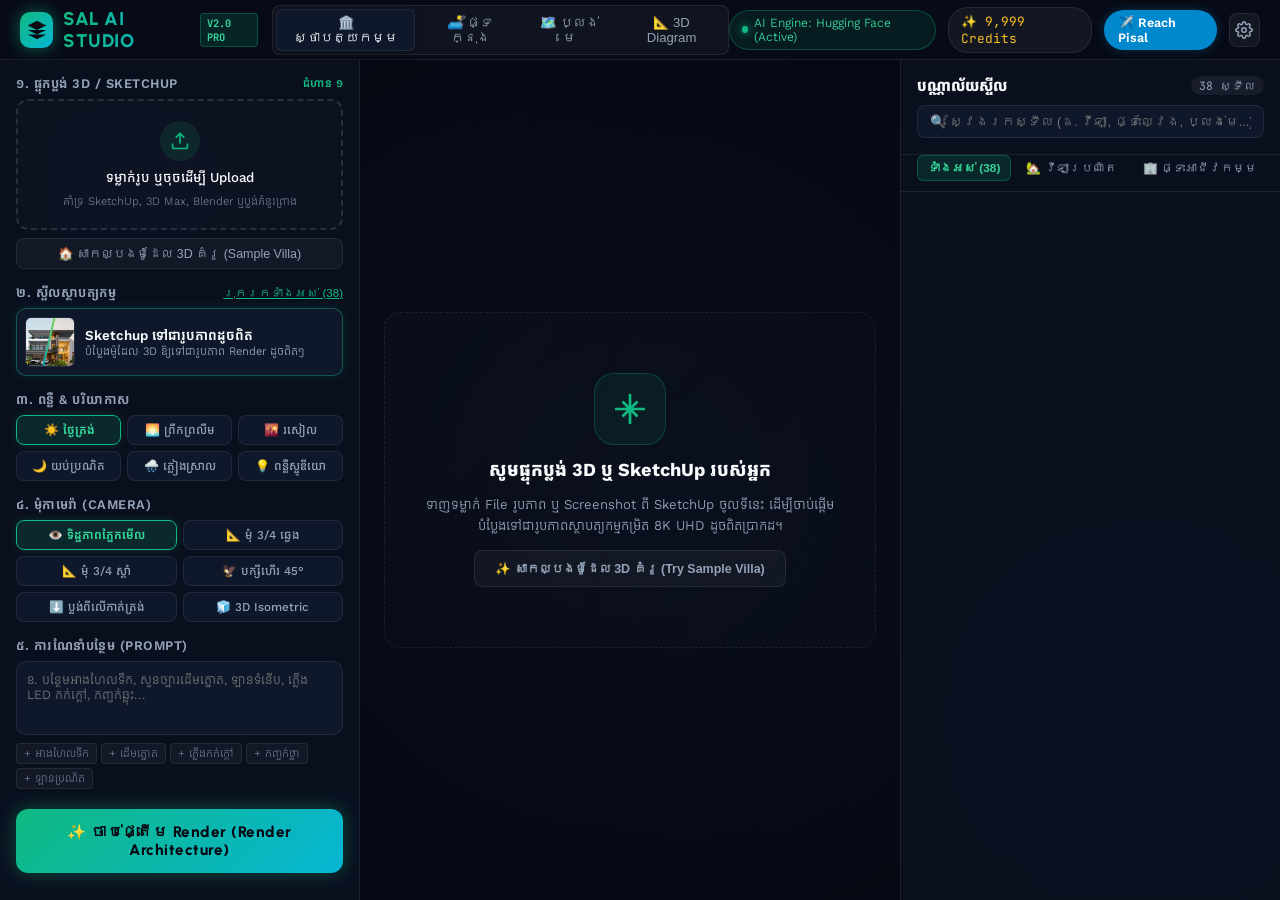
==== index.html @ f39c56a3 "feat: SAL AI STUDIO V2 - Architectural AI House Visualizer with 38 presets and Before/After comparat" ====
<!DOCTYPE html>
<html lang="km">
<head>
  <meta charset="UTF-8">
  <meta name="viewport" content="width=device-width, initial-scale=1.0">
  <title>SAL AI STUDIO V2 - Architectural AI Studio</title>
  <link rel="icon" type="image/x-icon" href="/favicon.ico">
  <link rel="preconnect" href="https://fonts.googleapis.com">
  <link rel="preconnect" href="https://fonts.gstatic.com" crossorigin>
  <link href="https://fonts.googleapis.com/css2?family=JetBrains+Mono:wght@400;500;700&family=Kantumruy+Pro:wght@300;400;500;600;700&family=Urbanist:wght@400;500;600;700;800;900&display=swap" rel="stylesheet">
  
  <style>
    :root {
      --bg-base: #060913;
      --bg-panel: rgba(12, 17, 32, 0.88);
      --bg-card: #0f172a;
      --bg-card-hover: #17233d;
      --border-subtle: rgba(255, 255, 255, 0.08);
      --border-glow: rgba(16, 185, 129, 0.4);
      --accent: #10b981;
      --accent-hover: #059669;
      --accent-cyan: #06b6d4;
      --accent-glow: rgba(16, 185, 129, 0.25);
      --text-main: #f8fafc;
      --text-muted: #94a3b8;
      --text-dim: #64748b;
      --font-ui: 'Urbanist', -apple-system, sans-serif;
      --font-kh: 'Kantumruy Pro', sans-serif;
      --font-mono: 'JetBrains Mono', monospace;
    }

    * {
      box-sizing: border-box;
      margin: 0;
      padding: 0;
    }

    body {
      background-color: var(--bg-base);
      color: var(--text-main);
      font-family: var(--font-kh), var(--font-ui);
      height: 100vh;
      overflow: hidden;
      display: flex;
      flex-direction: column;
      user-select: none;
    }

    /* Scrollbars */
    ::-webkit-scrollbar {
      width: 6px;
      height: 6px;
    }
    ::-webkit-scrollbar-track {
      background: transparent;
    }
    ::-webkit-scrollbar-thumb {
      background: rgba(255, 255, 255, 0.14);
      border-radius: 4px;
    }
    ::-webkit-scrollbar-thumb:hover {
      background: var(--accent);
    }

    /* Ambient Background Glow */
    .ambient-glow {
      position: fixed;
      top: 0;
      left: 0;
      width: 100vw;
      height: 100vh;
      pointer-events: none;
      z-index: 0;
      background: 
        radial-gradient(circle at 10% 20%, rgba(16, 185, 129, 0.05) 0%, transparent 40%),
        radial-gradient(circle at 90% 80%, rgba(6, 182, 212, 0.04) 0%, transparent 45%);
    }

    /* Header */
    header {
      height: 60px;
      background: rgba(8, 12, 24, 0.95);
      backdrop-filter: blur(20px);
      border-bottom: 1px solid var(--border-subtle);
      display: flex;
      align-items: center;
      justify-content: space-between;
      padding: 0 20px;
      z-index: 40;
      flex-shrink: 0;
    }

    .header-left {
      display: flex;
      align-items: center;
      gap: 14px;
    }

    .brand-logo {
      display: flex;
      align-items: center;
      gap: 10px;
      text-decoration: none;
      color: inherit;
      cursor: pointer;
    }

    .logo-badge {
      width: 36px;
      height: 36px;
      border-radius: 10px;
      background: linear-gradient(135deg, #10b981, #06b6d4);
      display: flex;
      align-items: center;
      justify-content: center;
      box-shadow: 0 0 16px rgba(16, 185, 129, 0.5);
    }

    .logo-badge svg {
      width: 22px;
      height: 22px;
      fill: #060913;
    }

    .brand-title {
      font-family: var(--font-ui);
      font-weight: 800;
      font-size: 1.15rem;
      letter-spacing: 0.5px;
      display: flex;
      align-items: center;
      gap: 6px;
    }

    .brand-title span {
      background: linear-gradient(to right, #10b981, #06b6d4);
      -webkit-background-clip: text;
      -webkit-text-fill-color: transparent;
    }

    .version-tag {
      font-family: var(--font-mono);
      font-size: 0.65rem;
      font-weight: 700;
      padding: 2px 6px;
      border-radius: 4px;
      background: rgba(16, 185, 129, 0.15);
      color: #34d399;
      border: 1px solid rgba(16, 185, 129, 0.3);
    }

    .mode-pills {
      display: flex;
      align-items: center;
      gap: 4px;
      background: rgba(255, 255, 255, 0.04);
      padding: 3px;
      border-radius: 8px;
      border: 1px solid var(--border-subtle);
    }

    .mode-pill {
      padding: 5px 12px;
      border-radius: 6px;
      font-size: 0.82rem;
      font-weight: 500;
      color: var(--text-muted);
      cursor: pointer;
      transition: all 0.2s;
      border: none;
      background: transparent;
    }

    .mode-pill.active {
      background: var(--bg-card);
      color: var(--text-main);
      box-shadow: 0 2px 8px rgba(0, 0, 0, 0.3);
      border: 1px solid var(--border-subtle);
    }

    .header-right {
      display: flex;
      align-items: center;
      gap: 12px;
    }

    .status-badge {
      display: flex;
      align-items: center;
      gap: 6px;
      padding: 5px 12px;
      border-radius: 20px;
      background: rgba(16, 185, 129, 0.1);
      border: 1px solid rgba(16, 185, 129, 0.3);
      font-size: 0.78rem;
      color: #34d399;
      cursor: pointer;
      transition: all 0.2s;
    }

    .status-badge:hover {
      background: rgba(16, 185, 129, 0.2);
    }

    .status-dot {
      width: 7px;
      height: 7px;
      border-radius: 50%;
      background: #10b981;
      box-shadow: 0 0 8px #10b981;
      animation: pulse-dot 2s infinite;
    }

    @keyframes pulse-dot {
      0%, 100% { opacity: 1; transform: scale(1); }
      50% { opacity: 0.5; transform: scale(0.85); }
    }

    .credits-badge {
      display: flex;
      align-items: center;
      gap: 6px;
      padding: 5px 12px;
      border-radius: 20px;
      background: rgba(255, 255, 255, 0.05);
      border: 1px solid var(--border-subtle);
      font-size: 0.8rem;
      color: #fbbf24;
      font-family: var(--font-mono);
    }

    .telegram-btn {
      display: flex;
      align-items: center;
      gap: 6px;
      padding: 5px 14px;
      border-radius: 20px;
      background: #0088cc;
      color: #ffffff;
      font-size: 0.8rem;
      font-weight: 600;
      text-decoration: none;
      transition: all 0.2s;
      box-shadow: 0 0 10px rgba(0, 136, 204, 0.3);
    }

    .telegram-btn:hover {
      background: #0099e6;
      box-shadow: 0 0 14px rgba(0, 136, 204, 0.5);
    }

    .icon-btn {
      width: 34px;
      height: 34px;
      border-radius: 8px;
      background: rgba(255, 255, 255, 0.05);
      border: 1px solid var(--border-subtle);
      display: flex;
      align-items: center;
      justify-content: center;
      color: var(--text-muted);
      cursor: pointer;
      transition: all 0.2s;
    }

    .icon-btn:hover {
      background: rgba(255, 255, 255, 0.1);
      color: var(--text-main);
    }

    /* Main Workspace Layout */
    .app-workspace {
      flex: 1;
      display: flex;
      height: calc(100vh - 60px);
      overflow: hidden;
      position: relative;
      z-index: 10;
    }

    /* Left Control Dock */
    .control-dock {
      width: 360px;
      background: var(--bg-panel);
      backdrop-filter: blur(20px);
      border-right: 1px solid var(--border-subtle);
      display: flex;
      flex-direction: column;
      overflow-y: auto;
      flex-shrink: 0;
      padding: 16px;
      gap: 16px;
    }

    .dock-section {
      display: flex;
      flex-direction: column;
      gap: 8px;
    }

    .section-title {
      font-size: 0.82rem;
      font-weight: 600;
      color: var(--text-muted);
      text-transform: uppercase;
      letter-spacing: 0.5px;
      display: flex;
      align-items: center;
      justify-content: space-between;
    }

    /* Upload Zone */
    .upload-zone {
      border: 2px dashed rgba(255, 255, 255, 0.12);
      border-radius: 12px;
      padding: 20px 14px;
      display: flex;
      flex-direction: column;
      align-items: center;
      justify-content: center;
      gap: 8px;
      text-align: center;
      cursor: pointer;
      transition: all 0.2s;
      background: rgba(255, 255, 255, 0.015);
      position: relative;
      overflow: hidden;
    }

    .upload-zone:hover, .upload-zone.dragover {
      border-color: var(--accent);
      background: rgba(16, 185, 129, 0.04);
    }

    .upload-icon {
      width: 40px;
      height: 40px;
      border-radius: 50%;
      background: rgba(16, 185, 129, 0.12);
      color: var(--accent);
      display: flex;
      align-items: center;
      justify-content: center;
    }

    .upload-text {
      font-size: 0.85rem;
      color: var(--text-main);
      font-weight: 500;
    }

    .upload-sub {
      font-size: 0.72rem;
      color: var(--text-dim);
    }

    .upload-preview-box {
      display: none;
      width: 100%;
      height: 140px;
      border-radius: 10px;
      position: relative;
      overflow: hidden;
      border: 1px solid var(--border-subtle);
    }

    .upload-preview-img {
      width: 100%;
      height: 100%;
      object-fit: cover;
    }

    .preview-overlay-btn {
      position: absolute;
      top: 8px;
      right: 8px;
      background: rgba(0, 0, 0, 0.75);
      color: #ef4444;
      border: 1px solid rgba(255, 255, 255, 0.1);
      border-radius: 6px;
      padding: 4px 8px;
      font-size: 0.72rem;
      cursor: pointer;
    }

    .sample-btn {
      width: 100%;
      padding: 7px;
      border-radius: 8px;
      background: rgba(255, 255, 255, 0.04);
      border: 1px solid var(--border-subtle);
      color: var(--text-muted);
      font-size: 0.78rem;
      cursor: pointer;
      transition: all 0.2s;
      display: flex;
      align-items: center;
      justify-content: center;
      gap: 6px;
    }

    .sample-btn:hover {
      background: rgba(255, 255, 255, 0.08);
      color: var(--text-main);
      border-color: rgba(255, 255, 255, 0.2);
    }

    /* Active Preset Card in Dock */
    .active-preset-banner {
      display: flex;
      align-items: center;
      gap: 10px;
      padding: 8px;
      background: var(--bg-card);
      border: 1px solid var(--border-glow);
      border-radius: 10px;
      box-shadow: 0 0 12px rgba(16, 185, 129, 0.15);
    }

    .preset-mini-img {
      width: 50px;
      height: 50px;
      border-radius: 6px;
      object-fit: cover;
      border: 1px solid var(--border-subtle);
      flex-shrink: 0;
    }

    .preset-mini-info {
      flex: 1;
      overflow: hidden;
    }

    .preset-mini-title {
      font-size: 0.85rem;
      font-weight: 600;
      color: var(--text-main);
      white-space: nowrap;
      overflow: hidden;
      text-overflow: ellipsis;
    }

    .preset-mini-desc {
      font-size: 0.72rem;
      color: var(--text-muted);
      white-space: nowrap;
      overflow: hidden;
      text-overflow: ellipsis;
    }

    .browse-all-btn {
      font-size: 0.72rem;
      color: var(--accent);
      cursor: pointer;
      text-decoration: underline;
      background: none;
      border: none;
      padding: 0;
    }

    /* Select Pills Grid */
    .pills-grid {
      display: grid;
      grid-template-columns: repeat(2, 1fr);
      gap: 6px;
    }

    .pills-grid-3 {
      display: grid;
      grid-template-columns: repeat(3, 1fr);
      gap: 6px;
    }

    .select-pill {
      padding: 7px 8px;
      border-radius: 8px;
      background: var(--bg-card);
      border: 1px solid var(--border-subtle);
      color: var(--text-muted);
      font-size: 0.75rem;
      font-weight: 500;
      cursor: pointer;
      display: flex;
      align-items: center;
      justify-content: center;
      gap: 6px;
      transition: all 0.15s;
      text-align: center;
    }

    .select-pill:hover {
      background: var(--bg-card-hover);
      color: var(--text-main);
    }

    .select-pill.active {
      background: rgba(16, 185, 129, 0.15);
      border-color: var(--accent);
      color: #34d399;
      font-weight: 600;
      box-shadow: 0 0 8px rgba(16, 185, 129, 0.2);
    }

    /* Prompt Textarea */
    .prompt-box {
      width: 100%;
      height: 74px;
      background: var(--bg-card);
      border: 1px solid var(--border-subtle);
      border-radius: 10px;
      padding: 10px;
      color: var(--text-main);
      font-family: inherit;
      font-size: 0.8rem;
      resize: none;
      outline: none;
      transition: all 0.2s;
    }

    .prompt-box:focus {
      border-color: var(--accent);
      box-shadow: 0 0 10px rgba(16, 185, 129, 0.2);
    }

    .quick-tags {
      display: flex;
      flex-wrap: wrap;
      gap: 4px;
    }

    .quick-tag {
      font-size: 0.7rem;
      padding: 3px 7px;
      border-radius: 4px;
      background: rgba(255, 255, 255, 0.04);
      border: 1px solid var(--border-subtle);
      color: var(--text-dim);
      cursor: pointer;
      transition: all 0.15s;
    }

    .quick-tag:hover {
      background: rgba(16, 185, 129, 0.1);
      color: var(--accent);
      border-color: var(--accent);
    }

    /* Glowing Render Action Button */
    .render-btn {
      width: 100%;
      padding: 14px;
      border-radius: 12px;
      background: linear-gradient(135deg, #10b981, #06b6d4);
      color: #060913;
      font-family: var(--font-ui);
      font-size: 0.95rem;
      font-weight: 800;
      letter-spacing: 0.5px;
      border: none;
      cursor: pointer;
      box-shadow: 0 0 20px rgba(16, 185, 129, 0.4);
      transition: all 0.25s;
      display: flex;
      align-items: center;
      justify-content: center;
      gap: 8px;
      position: relative;
      overflow: hidden;
      margin-top: 4px;
    }

    .render-btn:hover {
      transform: translateY(-1px);
      box-shadow: 0 0 28px rgba(16, 185, 129, 0.65);
    }

    .render-btn:active {
      transform: translateY(1px);
    }

    .render-btn:disabled {
      background: #1e293b;
      color: #64748b;
      cursor: not-allowed;
      box-shadow: none;
      transform: none;
    }

    /* Central Main Stage */
    .stage-area {
      flex: 1;
      display: flex;
      flex-direction: column;
      position: relative;
      background: radial-gradient(circle at center, rgba(15, 23, 42, 0.4) 0%, rgba(6, 9, 19, 0.95) 100%);
      overflow: hidden;
    }

    .stage-canvas-container {
      flex: 1;
      display: flex;
      align-items: center;
      justify-content: center;
      position: relative;
      overflow: hidden;
      padding: 24px;
    }

    /* Empty Canvas Placeholder */
    .stage-empty-state {
      display: flex;
      flex-direction: column;
      align-items: center;
      justify-content: center;
      gap: 14px;
      text-align: center;
      border: 1px dashed rgba(255, 255, 255, 0.08);
      border-radius: 16px;
      padding: 60px 40px;
      max-width: 500px;
      background: rgba(255, 255, 255, 0.01);
    }

    .empty-graphic {
      width: 72px;
      height: 72px;
      border-radius: 20px;
      background: rgba(16, 185, 129, 0.08);
      border: 1px solid rgba(16, 185, 129, 0.25);
      display: flex;
      align-items: center;
      justify-content: center;
      color: var(--accent);
    }

    .empty-title {
      font-size: 1.15rem;
      font-weight: 700;
      color: var(--text-main);
    }

    .empty-subtitle {
      font-size: 0.85rem;
      color: var(--text-muted);
      line-height: 1.5;
    }

    /* Before / After Comparator */
    .comparator-wrapper {
      display: none;
      position: relative;
      width: 100%;
      height: 100%;
      max-width: 1200px;
      max-height: 800px;
      border-radius: 14px;
      overflow: hidden;
      box-shadow: 0 10px 40px rgba(0, 0, 0, 0.6);
      border: 1px solid var(--border-subtle);
      user-select: none;
      background: #000;
    }

    .comparator-img {
      position: absolute;
      top: 0;
      left: 0;
      width: 100%;
      height: 100%;
      object-fit: contain;
      pointer-events: none;
    }

    .comparator-before {
      z-index: 1;
    }

    .comparator-after-wrapper {
      position: absolute;
      top: 0;
      left: 0;
      width: 50%;
      height: 100%;
      overflow: hidden;
      z-index: 2;
      border-right: 2px solid var(--accent);
      box-shadow: 0 0 16px rgba(16, 185, 129, 0.5);
    }

    .comparator-after-wrapper .comparator-img {
      width: 100%;
      height: 100%;
      max-width: none;
    }

    .comparator-handle {
      position: absolute;
      top: 0;
      bottom: 0;
      left: 50%;
      width: 4px;
      background: var(--accent);
      z-index: 10;
      cursor: ew-resize;
      transform: translateX(-50%);
      display: flex;
      align-items: center;
      justify-content: center;
    }

    .handle-pill {
      width: 32px;
      height: 32px;
      border-radius: 50%;
      background: #060913;
      border: 2px solid var(--accent);
      display: flex;
      align-items: center;
      justify-content: center;
      color: var(--accent);
      box-shadow: 0 0 12px rgba(16, 185, 129, 0.6);
      cursor: ew-resize;
    }

    .comparator-tag {
      position: absolute;
      bottom: 16px;
      padding: 4px 10px;
      border-radius: 6px;
      background: rgba(0, 0, 0, 0.7);
      backdrop-filter: blur(8px);
      border: 1px solid rgba(255, 255, 255, 0.1);
      font-size: 0.72rem;
      font-weight: 600;
      color: #fff;
      z-index: 5;
    }

    .tag-before { left: 16px; }
    .tag-after { right: 16px; }

    /* Floating Toolbar on Canvas */
    .stage-toolbar {
      position: absolute;
      top: 20px;
      right: 20px;
      display: flex;
      align-items: center;
      gap: 6px;
      background: rgba(8, 12, 24, 0.85);
      backdrop-filter: blur(12px);
      padding: 4px 8px;
      border-radius: 10px;
      border: 1px solid var(--border-subtle);
      z-index: 30;
    }

    .tool-btn {
      padding: 6px 10px;
      border-radius: 6px;
      background: transparent;
      border: none;
      color: var(--text-muted);
      font-size: 0.78rem;
      font-weight: 500;
      cursor: pointer;
      display: flex;
      align-items: center;
      gap: 5px;
      transition: all 0.15s;
    }

    .tool-btn:hover {
      background: rgba(255, 255, 255, 0.08);
      color: var(--text-main);
    }

    .tool-btn.primary {
      background: rgba(16, 185, 129, 0.2);
      color: #34d399;
      border: 1px solid rgba(16, 185, 129, 0.3);
    }

    .tool-btn.primary:hover {
      background: rgba(16, 185, 129, 0.35);
    }

    /* Right Presets Library Drawer */
    .presets-drawer {
      width: 380px;
      background: var(--bg-panel);
      backdrop-filter: blur(20px);
      border-left: 1px solid var(--border-subtle);
      display: flex;
      flex-direction: column;
      flex-shrink: 0;
      overflow: hidden;
    }

    .presets-header {
      padding: 16px;
      border-bottom: 1px solid var(--border-subtle);
      display: flex;
      flex-direction: column;
      gap: 10px;
    }

    .presets-title-row {
      display: flex;
      align-items: center;
      justify-content: space-between;
    }

    .presets-title {
      font-size: 0.95rem;
      font-weight: 700;
      color: var(--text-main);
      display: flex;
      align-items: center;
      gap: 6px;
    }

    .presets-count {
      font-family: var(--font-mono);
      font-size: 0.72rem;
      padding: 2px 8px;
      border-radius: 12px;
      background: rgba(255, 255, 255, 0.06);
      color: var(--text-muted);
    }

    .search-box {
      width: 100%;
      padding: 8px 12px;
      border-radius: 8px;
      background: var(--bg-card);
      border: 1px solid var(--border-subtle);
      color: var(--text-main);
      font-size: 0.8rem;
      outline: none;
      transition: all 0.2s;
    }

    .search-box:focus {
      border-color: var(--accent);
    }

    .category-tabs {
      display: flex;
      gap: 4px;
      overflow-x: auto;
      padding: 0 16px 10px 16px;
      border-bottom: 1px solid var(--border-subtle);
      scrollbar-width: none;
    }

    .category-tabs::-webkit-scrollbar {
      display: none;
    }

    .cat-tab {
      padding: 5px 10px;
      border-radius: 6px;
      background: transparent;
      border: 1px solid transparent;
      color: var(--text-muted);
      font-size: 0.74rem;
      font-weight: 500;
      white-space: nowrap;
      cursor: pointer;
      transition: all 0.15s;
    }

    .cat-tab:hover {
      color: var(--text-main);
      background: rgba(255, 255, 255, 0.03);
    }

    .cat-tab.active {
      background: rgba(16, 185, 129, 0.15);
      border-color: rgba(16, 185, 129, 0.3);
      color: #34d399;
      font-weight: 600;
    }

    .presets-grid {
      flex: 1;
      overflow-y: auto;
      padding: 14px;
      display: grid;
      grid-template-columns: repeat(2, 1fr);
      grid-auto-rows: max-content;
      gap: 12px;
      align-content: start;
    }

    .preset-card {
      background: var(--bg-card);
      border: 1px solid var(--border-subtle);
      border-radius: 10px;
      overflow: hidden;
      cursor: pointer;
      transition: all 0.2s;
      position: relative;
      display: flex;
      flex-direction: column;
      height: 165px;
      min-height: 165px;
    }

    .preset-card:hover {
      border-color: rgba(16, 185, 129, 0.4);
      transform: translateY(-2px);
      box-shadow: 0 4px 14px rgba(0, 0, 0, 0.4);
    }

    .preset-card.active {
      border-color: var(--accent);
      box-shadow: 0 0 14px rgba(16, 185, 129, 0.35);
    }

    .preset-card-img-wrap {
      width: 100%;
      height: 105px;
      min-height: 105px;
      flex-shrink: 0;
      background: #000;
      position: relative;
      overflow: hidden;
    }

    .preset-card-img {
      width: 100%;
      height: 100%;
      object-fit: cover;
      transition: transform 0.3s;
    }

    .preset-card:hover .preset-card-img {
      transform: scale(1.05);
    }

    .preset-card-badge {
      position: absolute;
      top: 6px;
      left: 6px;
      font-size: 0.62rem;
      padding: 2px 6px;
      border-radius: 4px;
      background: rgba(0, 0, 0, 0.7);
      backdrop-filter: blur(4px);
      color: var(--text-muted);
      border: 1px solid rgba(255, 255, 255, 0.1);
    }

    .preset-card-check {
      display: none;
      position: absolute;
      top: 6px;
      right: 6px;
      width: 18px;
      height: 18px;
      border-radius: 50%;
      background: var(--accent);
      color: #060913;
      align-items: center;
      justify-content: center;
      font-size: 0.7rem;
      font-weight: 900;
      box-shadow: 0 0 8px var(--accent);
    }

    .preset-card.active .preset-card-check {
      display: flex;
    }

    .preset-card-body {
      padding: 8px;
      display: flex;
      flex-direction: column;
      gap: 2px;
    }

    .preset-card-title {
      font-size: 0.78rem;
      font-weight: 600;
      color: var(--text-main);
      white-space: nowrap;
      overflow: hidden;
      text-overflow: ellipsis;
    }

    .preset-card-sub {
      font-size: 0.68rem;
      color: var(--text-dim);
      white-space: nowrap;
      overflow: hidden;
      text-overflow: ellipsis;
    }

    /* Rendering Progress Laser Overlay */
    .progress-overlay {
      display: none;
      position: absolute;
      top: 0;
      left: 0;
      width: 100%;
      height: 100%;
      background: rgba(6, 9, 19, 0.88);
      backdrop-filter: blur(16px);
      z-index: 50;
      flex-direction: column;
      align-items: center;
      justify-content: center;
      gap: 20px;
    }

    .progress-scanner-box {
      width: 320px;
      height: 180px;
      border-radius: 14px;
      border: 1px solid var(--border-glow);
      background: rgba(16, 185, 129, 0.04);
      position: relative;
      overflow: hidden;
      box-shadow: 0 0 30px rgba(16, 185, 129, 0.2);
      display: flex;
      align-items: center;
      justify-content: center;
    }

    .scanner-line {
      position: absolute;
      top: 0;
      left: 0;
      width: 100%;
      height: 3px;
      background: linear-gradient(to right, transparent, #10b981, #06b6d4, transparent);
      box-shadow: 0 0 16px #10b981;
      animation: scan 2s infinite ease-in-out;
    }

    @keyframes scan {
      0% { top: 0%; opacity: 0.2; }
      50% { top: 100%; opacity: 1; }
      100% { top: 0%; opacity: 0.2; }
    }

    .progress-status-text {
      font-size: 1rem;
      font-weight: 700;
      color: var(--text-main);
    }

    .progress-steps {
      display: flex;
      flex-direction: column;
      gap: 6px;
      width: 300px;
    }

    .step-item {
      display: flex;
      align-items: center;
      gap: 8px;
      font-size: 0.78rem;
      color: var(--text-dim);
    }

    .step-item.active {
      color: #34d399;
      font-weight: 600;
    }

    .step-dot {
      width: 6px;
      height: 6px;
      border-radius: 50%;
      background: var(--text-dim);
    }

    .step-item.active .step-dot {
      background: var(--accent);
      box-shadow: 0 0 8px var(--accent);
    }

    /* Modal Styles */
    .modal-backdrop {
      display: none;
      position: fixed;
      top: 0;
      left: 0;
      width: 100vw;
      height: 100vh;
      background: rgba(0, 0, 0, 0.75);
      backdrop-filter: blur(10px);
      z-index: 100;
      align-items: center;
      justify-content: center;
    }

    .modal-card {
      width: 90%;
      max-width: 540px;
      background: #0d1322;
      border: 1px solid var(--border-subtle);
      border-radius: 16px;
      padding: 24px;
      box-shadow: 0 20px 60px rgba(0, 0, 0, 0.7);
      display: flex;
      flex-direction: column;
      gap: 16px;
    }

    .modal-header {
      display: flex;
      align-items: center;
      justify-content: space-between;
    }

    .modal-title {
      font-size: 1.15rem;
      font-weight: 700;
      color: var(--text-main);
    }

    .modal-close {
      background: none;
      border: none;
      color: var(--text-muted);
      cursor: pointer;
      font-size: 1.2rem;
    }

    .form-group {
      display: flex;
      flex-direction: column;
      gap: 6px;
    }

    .form-label {
      font-size: 0.8rem;
      color: var(--text-muted);
      font-weight: 500;
    }

    .form-input {
      padding: 10px 12px;
      border-radius: 8px;
      background: var(--bg-card);
      border: 1px solid var(--border-subtle);
      color: var(--text-main);
      font-size: 0.85rem;
      font-family: var(--font-mono);
      outline: none;
    }

    .form-input:focus {
      border-color: var(--accent);
    }

    .form-hint {
      font-size: 0.72rem;
      color: var(--text-dim);
    }

    .form-hint a {
      color: var(--accent);
      text-decoration: underline;
    }

    .modal-actions {
      display: flex;
      justify-content: flex-end;
      gap: 8px;
      margin-top: 8px;
    }

    .btn-secondary {
      padding: 8px 16px;
      border-radius: 8px;
      background: rgba(255, 255, 255, 0.05);
      border: 1px solid var(--border-subtle);
      color: var(--text-muted);
      font-size: 0.82rem;
      cursor: pointer;
    }

    .btn-primary {
      padding: 8px 18px;
      border-radius: 8px;
      background: var(--accent);
      border: none;
      color: #060913;
      font-size: 0.82rem;
      font-weight: 700;
      cursor: pointer;
      box-shadow: 0 0 12px rgba(16, 185, 129, 0.4);
    }
  </style>
</head>
<body>

  <div class="ambient-glow"></div>

  <!-- Top App Header -->
  <header>
    <div class="header-left">
      <a class="brand-logo" href="#">
        <div class="logo-badge">
          <svg viewBox="0 0 24 24">
            <path d="M12 2L2 7l10 5 10-5-10-5zM2 17l10 5 10-5M2 12l10 5 10-5"/>
          </svg>
        </div>
        <div class="brand-title">
          <span>SAL AI STUDIO</span>
        </div>
        <div class="version-tag">V2.0 PRO</div>
      </a>

      <!-- Mode Selector -->
      <div class="mode-pills">
        <button class="mode-pill active" onclick="setStudioMode('exterior')">🏛️ ស្ថាបត្យកម្ម</button>
        <button class="mode-pill" onclick="setStudioMode('interior')">🛋️ ផ្ទៃក្នុង</button>
        <button class="mode-pill" onclick="setStudioMode('masterplan')">🗺️ ប្លង់មេ</button>
        <button class="mode-pill" onclick="setStudioMode('diagram')">📐 3D Diagram</button>
      </div>
    </div>

    <div class="header-right">
      <!-- Active AI Engine Pill -->
      <div class="status-badge" onclick="openSettingsModal()" title="ចុចដើម្បីកំណត់ API Key ឬម៉ាស៊ីន AI">
        <div class="status-dot"></div>
        <span id="headerEngineText">AI Engine: Hugging Face (Active)</span>
      </div>

      <!-- VIP Credits -->
      <div class="credits-badge" title="ចំនួន Credits គ្មានដែនកំណត់">
        ✨ 9,999 Credits
      </div>

      <!-- Telegram Contact -->
      <a href="https://t.me/Reachpisal" target="_blank" class="telegram-btn" title="Telegram Reach Pisal">
        ✈️ Reach Pisal
      </a>

      <!-- Settings Icon -->
      <button class="icon-btn" onclick="openSettingsModal()" title="Settings">
        <svg width="18" height="18" viewBox="0 0 24 24" fill="none" stroke="currentColor" stroke-width="2">
          <circle cx="12" cy="12" r="3"></circle>
          <path d="M19.4 15a1.65 1.65 0 0 0 .33 1.82l.06.06a2 2 0 0 1 0 2.83 2 2 0 0 1-2.83 0l-.06-.06a1.65 1.65 0 0 0-1.82-.33 1.65 1.65 0 0 0-1 1.51V21a2 2 0 0 1-2 2 2 2 0 0 1-2-2v-.09A1.65 1.65 0 0 0 9 19.4a1.65 1.65 0 0 0-1.82.33l-.06.06a2 2 0 0 1-2.83 0 2 2 0 0 1 0-2.83l.06-.06a1.65 1.65 0 0 0 .33-1.82 1.65 1.65 0 0 0-1.51-1H3a2 2 0 0 1-2-2 2 2 0 0 1 2-2h.09A1.65 1.65 0 0 0 4.6 9a1.65 1.65 0 0 0-.33-1.82l-.06-.06a2 2 0 0 1 0-2.83 2 2 0 0 1 2.83 0l.06.06a1.65 1.65 0 0 0 1.82.33H9a1.65 1.65 0 0 0 1-1.51V3a2 2 0 0 1 2-2 2 2 0 0 1 2 2v.09a1.65 1.65 0 0 0 1 1.51 1.65 1.65 0 0 0 1.82-.33l.06-.06a2 2 0 0 1 2.83 0 2 2 0 0 1 0 2.83l-.06.06a1.65 1.65 0 0 0-.33 1.82V9a1.65 1.65 0 0 0 1.51 1H21a2 2 0 0 1 2 2 2 2 0 0 1-2 2h-.09a1.65 1.65 0 0 0-1.51 1z"></path>
        </svg>
      </button>
    </div>
  </header>

  <!-- Main Studio Workspace -->
  <main class="app-workspace">

    <!-- Left Control Panel -->
    <aside class="control-dock">

      <!-- Section 1: Upload Source 3D Model -->
      <div class="dock-section">
        <div class="section-title">
          <span>១. ផ្ទុកប្លង់ 3D / SketchUp</span>
          <span style="font-size:0.7rem; color:var(--accent);">ជំហាន ១</span>
        </div>

        <div class="upload-zone" id="dropZone" onclick="document.getElementById('fileInput').click()">
          <div class="upload-icon">
            <svg width="20" height="20" viewBox="0 0 24 24" fill="none" stroke="currentColor" stroke-width="2">
              <path d="M21 15v4a2 2 0 0 1-2 2H5a2 2 0 0 1-2-2v-4"></path>
              <polyline points="17 8 12 3 7 8"></polyline>
              <line x1="12" y1="3" x2="12" y2="15"></line>
            </svg>
          </div>
          <div class="upload-text">ទម្លាក់រូប ឬចុចដើម្បី Upload</div>
          <div class="upload-sub">គាំទ្រ SketchUp, 3D Max, Blender ឬប្លង់គំនូរព្រាង</div>
          <input type="file" id="fileInput" accept="image/*" style="display:none" onchange="handleFileUpload(event)">
        </div>

        <!-- Preview Box when image is loaded -->
        <div class="upload-preview-box" id="uploadPreviewBox">
          <img id="uploadPreviewThumb" class="upload-preview-img" src="" alt="3D Model">
          <button class="preview-overlay-btn" onclick="clearUploadedImage(event)">✕ ដកចេញ</button>
        </div>

        <!-- Sample Model Button -->
        <button class="sample-btn" onclick="loadSampleModel()">
          <span>🏠 សាកល្បងម៉ូដែល 3D គំរូ (Sample Villa)</span>
        </button>
      </div>

      <!-- Section 2: Selected Preset Info -->
      <div class="dock-section">
        <div class="section-title">
          <span>២. ស្ទីលស្ថាបត្យកម្ម</span>
          <button class="browse-all-btn" onclick="focusPresetSearch()">រុករកទាំងអស់ (38)</button>
        </div>

        <div class="active-preset-banner" id="activePresetBanner">
          <img id="activePresetThumb" class="preset-mini-img" src="/assets/presets/base_3d.webp" alt="Active Preset">
          <div class="preset-mini-info">
            <div id="activePresetTitle" class="preset-mini-title">Sketchup ទៅជារូបភាពដូចពិត</div>
            <div id="activePresetDesc" class="preset-mini-desc">បំប្លែងម៉ូដែល 3D ឱ្យទៅជារូបភាព Render ដូចពិតៗ</div>
          </div>
        </div>
      </div>

      <!-- Section 3: Atmosphere & Lighting -->
      <div class="dock-section">
        <div class="section-title">
          <span>៣. ពន្លឺ & បរិយាកាស</span>
        </div>
        <div class="pills-grid-3">
          <div class="select-pill active" onclick="setLighting('soft_daylight', this)">☀️ ថ្ងៃត្រង់</div>
          <div class="select-pill" onclick="setLighting('golden_hour', this)">🌅 ព្រឹកព្រលឹម</div>
          <div class="select-pill" onclick="setLighting('cinematic_overcast', this)">🌇 រសៀល</div>
          <div class="select-pill" onclick="setLighting('night_illumination', this)">🌙 យប់ប្រណិត</div>
          <div class="select-pill" onclick="setLighting('neon_twilight', this)">🌧️ ភ្លៀងស្រាល</div>
          <div class="select-pill" onclick="setLighting('studio_soft', this)">💡 ពន្លឺស្ទូឌីយោ</div>
        </div>
      </div>

      <!-- Section 4: Camera Perspective -->
      <div class="dock-section">
        <div class="section-title">
          <span>៤. មុំកាមេរ៉ា (Camera)</span>
        </div>
        <div class="pills-grid">
          <div class="select-pill active" onclick="setCamera('eye_level', this)">👁️ ទិដ្ឋភាពភ្នែកមើល</div>
          <div class="select-pill" onclick="setCamera('perspective_left', this)">📐 មុំ 3/4 ឆ្វេង</div>
          <div class="select-pill" onclick="setCamera('perspective_right', this)">📐 មុំ 3/4 ស្តាំ</div>
          <div class="select-pill" onclick="setCamera('birds_eye', this)">🦅 បក្សីហើរ 45°</div>
          <div class="select-pill" onclick="setCamera('top_down', this)">⬇️ ប្លង់ពីលើកាត់ត្រង់</div>
          <div class="select-pill" onclick="setCamera('isometric', this)">🧊 3D Isometric</div>
        </div>
      </div>

      <!-- Section 5: Custom Prompt & Tags -->
      <div class="dock-section">
        <div class="section-title">
          <span>៥. ការណែនាំបន្ថែម (Prompt)</span>
        </div>
        <textarea id="promptInput" class="prompt-box" placeholder="ឧ. បន្ថែមអាងហែលទឹក, សួនច្បារដើមត្នោត, ឡានទំនើប, ភ្លើង LED កក់ក្តៅ, កញ្ចក់ឆ្លុះ..."></textarea>
        <div class="quick-tags">
          <div class="quick-tag" onclick="appendPrompt('អាងហែលទឹកប្រណិត (Luxury swimming pool)')">+ អាងហែលទឹក</div>
          <div class="quick-tag" onclick="appendPrompt('ដើមត្នោត និងសួនច្បារបៃតង (Tropical palm landscaping)')">+ ដើមត្នោត</div>
          <div class="quick-tag" onclick="appendPrompt('ភ្លើង LED កក់ក្តៅ (Warm interior architectural lights)')">+ ភ្លើងកក់ក្តៅ</div>
          <div class="quick-tag" onclick="appendPrompt('កញ្ចក់ថ្លាឆ្លុះ (Clear reflective architectural glass)')">+ កញ្ចក់ថ្លា</div>
          <div class="quick-tag" onclick="appendPrompt('ផ្លូវកៅស៊ូទំនើប (Clean asphalt driveway with luxury car)')">+ ឡានប្រណិត</div>
        </div>
      </div>

      <!-- Render Action Button -->
      <button id="renderBtn" class="render-btn" onclick="executeRender()">
        <span>✨ ចាប់ផ្តើម Render (Render Architecture)</span>
      </button>

    </aside>

    <!-- Center Stage Canvas -->
    <section class="stage-area" id="stageArea">

      <!-- Floating Toolbar -->
      <div class="stage-toolbar" id="stageToolbar" style="display:none;">
        <button class="tool-btn active" id="viewSplitBtn" onclick="setViewMode('split')">
          <span>◄ Before / After ►</span>
        </button>
        <button class="tool-btn" id="viewAfterBtn" onclick="setViewMode('after')">
          <span>រូបភាព Render</span>
        </button>
        <button class="tool-btn" id="viewBeforeBtn" onclick="setViewMode('before')">
          <span>ប្លង់ដើម 3D</span>
        </button>
        <button class="tool-btn primary" onclick="downloadRender()">
          <span>📥 Download High-Res</span>
        </button>
      </div>

      <!-- Viewport Stage Container -->
      <div class="stage-canvas-container" id="stageCanvasContainer">

        <!-- Empty State (No image loaded) -->
        <div class="stage-empty-state" id="stageEmptyState">
          <div class="empty-graphic">
            <svg width="36" height="36" viewBox="0 0 24 24" fill="none" stroke="currentColor" stroke-width="1.8">
              <path d="M2 12h20M12 2v20M7 7l10 10M17 7L7 17"/>
            </svg>
          </div>
          <div class="empty-title">សូមផ្ទុកប្លង់ 3D ឬ SketchUp របស់អ្នក</div>
          <div class="empty-subtitle">
            ទាញទម្លាក់ File រូបភាព ឬ Screenshot ពី SketchUp ចូលទីនេះ ដើម្បីចាប់ផ្តើមបំប្លែងទៅជារូបភាពស្ថាបត្យកម្មកម្រិត 8K UHD ដូចពិតប្រាកដ។
          </div>
          <button class="sample-btn" style="width: auto; padding: 10px 20px; font-weight: 600;" onclick="loadSampleModel()">
            <span>✨ សាកល្បងម៉ូដែល 3D គំរូ (Try Sample Villa)</span>
          </button>
        </div>

        <!-- Before / After Interactive Comparator -->
        <div class="comparator-wrapper" id="comparatorWrapper">
          <!-- Background: Original 3D / Wireframe (Before) -->
          <img id="comparatorBeforeImg" class="comparator-img comparator-before" src="" alt="3D Model (Before)">
          <div class="comparator-tag tag-before">ប្លង់ 3D / SKETCHUP</div>

          <!-- Foreground: Photorealistic AI Render (After) -->
          <div class="comparator-after-wrapper" id="comparatorAfterWrapper">
            <img id="comparatorAfterImg" class="comparator-img comparator-after" src="" alt="Render (After)">
            <div class="comparator-tag tag-after">SAL AI RENDER (ដូចពិត)</div>
          </div>

          <!-- Draggable Divider Handle -->
          <div class="comparator-handle" id="comparatorHandle">
            <div class="handle-pill">
              <svg width="14" height="14" viewBox="0 0 24 24" fill="none" stroke="currentColor" stroke-width="2.5">
                <path d="M8 7l-5 5 5 5M16 7l5 5-5 5"/>
              </svg>
            </div>
          </div>
        </div>

      </div>

      <!-- Rendering Progress Overlay -->
      <div class="progress-overlay" id="progressOverlay">
        <div class="progress-scanner-box">
          <div class="scanner-line"></div>
          <div style="font-size:2.5rem;">✨</div>
        </div>
        <div class="progress-status-text" id="progressText">កំពុងវិភាគទម្រង់ និង Perspective 3D...</div>
        <div class="progress-steps">
          <div class="step-item active" id="step1">
            <div class="step-dot"></div>
            <span>១. វិភាគធរណីមាត្រ និង Perspective 3D</span>
          </div>
          <div class="step-item" id="step2">
            <div class="step-dot"></div>
            <span>២. បំពាក់សម្ភារៈ បៃតង និងទេសភាពជុំវិញ</span>
          </div>
          <div class="step-item" id="step3">
            <div class="step-dot"></div>
            <span>៣. គណនាពន្លឺធម្មជាតិ និង Reflection</span>
          </div>
          <div class="step-item" id="step4">
            <div class="step-dot"></div>
            <span>៤. បញ្ចប់រូបភាពស្ថាបត្យកម្ម 8K UHD</span>
          </div>
        </div>
      </div>

    </section>

    <!-- Right Presets Library Panel -->
    <aside class="presets-drawer">
      <div class="presets-header">
        <div class="presets-title-row">
          <div class="presets-title">
            <span>បណ្ណាល័យស្ទីល</span>
          </div>
          <div class="presets-count" id="presetsCountBadge">38 ស្ទីល</div>
        </div>
        <input type="text" id="presetSearchInput" class="search-box" placeholder="🔍 ស្វែងរកស្ទីល (ឧ. វីឡា, ផ្ទះល្វែង, ប្លង់មេ...)" oninput="filterPresets()">
      </div>

      <!-- Category Filter Tabs -->
      <div class="category-tabs" id="categoryTabs">
        <button class="cat-tab active" onclick="setPresetCategory('all', this)">ទាំងអស់ (38)</button>
        <button class="cat-tab" onclick="setPresetCategory('villa', this)">🏡 វីឡាប្រណិត</button>
        <button class="cat-tab" onclick="setPresetCategory('shophouse', this)">🏢 ផ្ទះអាជីវកម្ម</button>
        <button class="cat-tab" onclick="setPresetCategory('interior', this)">🛋️ ផ្ទៃក្នុង</button>
        <button class="cat-tab" onclick="setPresetCategory('masterplan', this)">🗺️ ប្លង់មេ</button>
        <button class="cat-tab" onclick="setPresetCategory('diagram', this)">📐 ដ្យាក្រាម 3D</button>
        <button class="cat-tab" onclick="setPresetCategory('atmosphere', this)">⛅ បរិយាកាស</button>
        <button class="cat-tab" onclick="setPresetCategory('exterior', this)">🏛️ ទូទៅ</button>
      </div>

      <!-- Scrollable Presets Grid -->
      <div class="presets-grid" id="presetsGrid">
        <!-- Dynamically populated from /api/presets -->
      </div>
    </aside>

  </main>

  <!-- Settings Modal -->
  <div class="modal-backdrop" id="settingsModal" onclick="closeSettingsModal(event)">
    <div class="modal-card" onclick="event.stopPropagation()">
      <div class="modal-header">
        <div class="modal-title">⚙️ ការកំណត់ម៉ាស៊ីន AI (AI Engines)</div>
        <button class="modal-close" onclick="closeSettingsModal()">&times;</button>
      </div>

      <!-- Hugging Face (100% Free Engine) -->
      <div class="form-group">
        <label class="form-label">Hugging Face Access Token (100% Free - គ្មានការគិតថ្លៃ)</label>
        <input type="password" id="hfTokenInput" class="form-input" placeholder="hf_xxxxxxxxxxxxxxxxxxxxxx">
        <div class="form-hint">
          ម៉ាស៊ីន Free FLUX.1 Schnell ដោយឥតគិតថ្លៃ! យក Token ដោយឥតគិតថ្លៃនៅ <a href="https://huggingface.co/settings/tokens" target="_blank">huggingface.co/settings/tokens</a> (ជ្រើសរើស Read Permission)
        </div>
      </div>

      <!-- Google Gemini API Key -->
      <div class="form-group">
        <label class="form-label">Google Gemini API Key (Google AI Studio)</label>
        <input type="password" id="geminiKeyInput" class="form-input" placeholder="AIzaSyxxxxxxxxxxxxxxxxxxxxxx">
        <div class="form-hint">
          យក API Key ដោយឥតគិតថ្លៃនៅ <a href="https://aistudio.google.com/app/apikey" target="_blank">Google AI Studio</a>
        </div>
      </div>

      <!-- FAL.AI Key -->
      <div class="form-group">
        <label class="form-label">FAL.AI Key (Sal AI Studio Native Engine)</label>
        <input type="password" id="falKeyInput" class="form-input" placeholder="xxxx-xxxx:yyyy">
        <div class="form-hint">
          ម៉ាស៊ីន Render ល្បឿនលឿនបំផុតរបស់ Sal AI Studio Native! យក Key នៅ <a href="https://fal.ai/dashboard/keys" target="_blank">fal.ai/dashboard/keys</a>
        </div>
      </div>

      <div class="modal-actions">
        <button class="btn-secondary" onclick="closeSettingsModal()">បិទ</button>
        <button class="btn-primary" onclick="saveApiKeys()">រក្សាទុក & ភ្ជាប់ (Save & Connect)</button>
      </div>
    </div>
  </div>

  <script>
    // State
    const appState = {
      allPresets: [],
      activePreset: null,
      activeCategory: 'all',
      activeLighting: 'soft_daylight',
      activeCamera: 'eye_level',
      sourceImageB64: null,
      renderedImageB64: null,
      isRendering: false,
      sliderPos: 50,
      activeViewMode: 'split'
    };

    // Initialize App
    document.addEventListener('DOMContentLoaded', async () => {
      await loadPresets();
      await checkConfig();
      initComparator();
    });

    // Load Presets from Backend API
    async function loadPresets() {
      try {
        const res = await fetch('/api/presets');
        appState.allPresets = await res.json();
        renderPresetsGrid(appState.allPresets);
        
        // Set first preset as default
        if (appState.allPresets.length > 0) {
          selectPreset(appState.allPresets[0].id);
        }
      } catch (err) {
        console.error('Failed to load presets:', err);
      }
    }

    // Check Connected Engine Config
    async function checkConfig() {
      try {
        const res = await fetch('/api/get_config');
        const cfg = await res.json();
        const headerText = document.getElementById('headerEngineText');
        if (cfg.active_engine) {
          headerText.textContent = `AI Engine: ${cfg.active_engine}`;
        }
        if (cfg.masked_hf_token) {
          document.getElementById('hfTokenInput').value = cfg.masked_hf_token;
        }
        if (cfg.masked_gemini_key) {
          document.getElementById('geminiKeyInput').value = cfg.masked_gemini_key;
        }
        if (cfg.masked_fal_key) {
          document.getElementById('falKeyInput').value = cfg.masked_fal_key;
        }
      } catch (err) {
        console.error('Failed to load config:', err);
      }
    }

    // Render Presets Grid
    function renderPresetsGrid(presets) {
      const grid = document.getElementById('presetsGrid');
      grid.innerHTML = '';

      presets.forEach(p => {
        const card = document.createElement('div');
        card.className = `preset-card ${appState.activePreset && appState.activePreset.id === p.id ? 'active' : ''}`;
        card.id = `preset-card-${p.id}`;
        card.onclick = () => selectPreset(p.id);

        card.innerHTML = `
          <div class="preset-card-img-wrap">
            <img class="preset-card-img" src="${p.preview}" alt="${p.title_kh}" loading="lazy" onerror="this.src='/assets/presets/base_3d.webp'">
            <div class="preset-card-badge">${getCategoryLabel(p.category)}</div>
            <div class="preset-card-check">✓</div>
          </div>
          <div class="preset-card-body">
            <div class="preset-card-title">${p.title_kh}</div>
            <div class="preset-card-sub">${p.title_en || p.id}</div>
          </div>
        `;
        grid.appendChild(card);
      });

      document.getElementById('presetsCountBadge').textContent = `${presets.length} ស្ទីល`;
    }

    function getCategoryLabel(cat) {
      const map = {
        villa: 'វីឡា',
        shophouse: 'ផ្ទះល្វែង',
        interior: 'ផ្ទៃក្នុង',
        masterplan: 'ប្លង់មេ',
        diagram: 'ដ្យាក្រាម',
        atmosphere: 'បរិយាកាស',
        commercial: 'ពាណិជ្ជកម្ម',
        exterior: 'ទូទៅ'
      };
      return map[cat] || 'ទូទៅ';
    }

    // Select Preset
    function selectPreset(presetId) {
      const found = appState.allPresets.find(p => p.id === presetId);
      if (!found) return;

      appState.activePreset = found;

      // Update UI active card
      document.querySelectorAll('.preset-card').forEach(c => c.classList.remove('active'));
      const activeEl = document.getElementById(`preset-card-${presetId}`);
      if (activeEl) activeEl.classList.add('active');

      // Update Dock Banner
      document.getElementById('activePresetThumb').src = found.preview;
      document.getElementById('activePresetTitle').textContent = found.title_kh;
      document.getElementById('activePresetDesc').textContent = found.desc_kh || found.title_en;
    }

    // Filter by category
    function setPresetCategory(category, el) {
      appState.activeCategory = category;
      document.querySelectorAll('.cat-tab').forEach(t => t.classList.remove('active'));
      el.classList.add('active');
      filterPresets();
    }

    // Search & Filter
    function filterPresets() {
      const q = document.getElementById('presetSearchInput').value.toLowerCase().trim();
      let filtered = appState.allPresets;

      if (appState.activeCategory !== 'all') {
        filtered = filtered.filter(p => p.category === appState.activeCategory);
      }

      if (q) {
        filtered = filtered.filter(p => 
          p.title_kh.toLowerCase().includes(q) || 
          p.title_en.toLowerCase().includes(q) ||
          p.id.toLowerCase().includes(q)
        );
      }

      renderPresetsGrid(filtered);
    }

    function focusPresetSearch() {
      const input = document.getElementById('presetSearchInput');
      input.focus();
      input.select();
    }

    // Studio Mode Tab
    function setStudioMode(mode) {
      document.querySelectorAll('.mode-pill').forEach(p => p.classList.remove('active'));
      event.target.classList.add('active');

      // Map to category
      const catMap = {
        exterior: 'villa',
        interior: 'interior',
        masterplan: 'masterplan',
        diagram: 'diagram'
      };
      const targetCat = catMap[mode] || 'all';
      const catBtn = Array.from(document.querySelectorAll('.cat-tab')).find(b => b.textContent.includes(getCategoryLabel(targetCat)));
      if (catBtn) {
        setPresetCategory(targetCat, catBtn);
      }
    }

    // Lighting Pill Selection
    function setLighting(lighting, el) {
      appState.activeLighting = lighting;
      el.parentElement.querySelectorAll('.select-pill').forEach(p => p.classList.remove('active'));
      el.classList.add('active');
    }

    // Camera Perspective Selection
    function setCamera(camera, el) {
      appState.activeCamera = camera;
      el.parentElement.querySelectorAll('.select-pill').forEach(p => p.classList.remove('active'));
      el.classList.add('active');
    }

    // Quick tag prompt insertion
    function appendPrompt(text) {
      const box = document.getElementById('promptInput');
      if (box.value.trim()) {
        box.value += ', ' + text;
      } else {
        box.value = text;
      }
      box.focus();
    }

    // Upload Handler
    function handleFileUpload(e) {
      const file = e.target.files[0];
      if (!file) return;

      const reader = new FileReader();
      reader.onload = (event) => {
        setSourceImage(event.target.result);
      };
      reader.readAsDataURL(file);
    }

    function setSourceImage(dataUrl) {
      appState.sourceImageB64 = dataUrl;
      document.getElementById('uploadPreviewThumb').src = dataUrl;
      document.getElementById('uploadPreviewBox').style.display = 'block';
      document.getElementById('dropZone').style.display = 'none';

      // Update comparator before image
      document.getElementById('comparatorBeforeImg').src = dataUrl;

      // Show comparator wrapper, hide empty state
      document.getElementById('stageEmptyState').style.display = 'none';
      document.getElementById('comparatorWrapper').style.display = 'block';
      document.getElementById('stageToolbar').style.display = 'flex';

      // If no rendered image yet, display before image on after wrapper too
      if (!appState.renderedImageB64) {
        document.getElementById('comparatorAfterImg').src = dataUrl;
      }

      updateComparatorSlider(50);
    }

    function clearUploadedImage(e) {
      if (e) e.stopPropagation();
      appState.sourceImageB64 = null;
      appState.renderedImageB64 = null;
      document.getElementById('uploadPreviewBox').style.display = 'none';
      document.getElementById('dropZone').style.display = 'flex';
      document.getElementById('fileInput').value = '';
      
      document.getElementById('stageEmptyState').style.display = 'flex';
      document.getElementById('comparatorWrapper').style.display = 'none';
      document.getElementById('stageToolbar').style.display = 'none';
    }

    // Load Sample Model
    function loadSampleModel() {
      // Use local sample 3D model
      const sampleUrl = '/latest_user_sketch.png';
      fetch(sampleUrl)
        .then(res => res.blob())
        .then(blob => {
          const reader = new FileReader();
          reader.onload = (e) => {
            setSourceImage(e.target.result);
          };
          reader.readAsDataURL(blob);
        })
        .catch(() => {
          // Fallback to base_3d
          setSourceImage('/assets/presets/base_3d.webp');
        });
    }

    // Drag and Drop
    const dropZone = document.getElementById('dropZone');
    ['dragenter', 'dragover'].forEach(name => {
      dropZone.addEventListener(name, (e) => {
        e.preventDefault();
        dropZone.classList.add('dragover');
      });
    });
    ['dragleave', 'drop'].forEach(name => {
      dropZone.addEventListener(name, (e) => {
        e.preventDefault();
        dropZone.classList.remove('dragover');
      });
    });
    dropZone.addEventListener('drop', (e) => {
      const files = e.dataTransfer.files;
      if (files.length > 0) {
        const file = files[0];
        const reader = new FileReader();
        reader.onload = (event) => setSourceImage(event.target.result);
        reader.readAsDataURL(file);
      }
    });

    // Before/After Slider Interaction
    function initComparator() {
      const wrapper = document.getElementById('comparatorWrapper');
      const handle = document.getElementById('comparatorHandle');
      let isDragging = false;

      function onMove(e) {
        if (!isDragging) return;
        const rect = wrapper.getBoundingClientRect();
        const clientX = e.touches ? e.touches[0].clientX : e.clientX;
        let x = clientX - rect.left;
        let percent = (x / rect.width) * 100;
        percent = Math.max(0, Math.min(100, percent));
        updateComparatorSlider(percent);
      }

      handle.addEventListener('mousedown', () => isDragging = true);
      wrapper.addEventListener('mousedown', (e) => {
        isDragging = true;
        onMove(e);
      });
      window.addEventListener('mouseup', () => isDragging = false);
      window.addEventListener('mousemove', onMove);

      handle.addEventListener('touchstart', () => isDragging = true);
      window.addEventListener('touchend', () => isDragging = false);
      window.addEventListener('touchmove', onMove);
    }

    function updateComparatorSlider(percent) {
      appState.sliderPos = percent;
      document.getElementById('comparatorAfterWrapper').style.width = `${percent}%`;
      document.getElementById('comparatorHandle').style.left = `${percent}%`;
    }

    function setViewMode(mode) {
      appState.activeViewMode = mode;
      document.querySelectorAll('.stage-toolbar .tool-btn').forEach(b => b.classList.remove('active'));

      if (mode === 'split') {
        document.getElementById('viewSplitBtn').classList.add('active');
        document.getElementById('comparatorHandle').style.display = 'flex';
        updateComparatorSlider(50);
      } else if (mode === 'after') {
        document.getElementById('viewAfterBtn').classList.add('active');
        document.getElementById('comparatorHandle').style.display = 'none';
        updateComparatorSlider(100);
      } else if (mode === 'before') {
        document.getElementById('viewBeforeBtn').classList.add('active');
        document.getElementById('comparatorHandle').style.display = 'none';
        updateComparatorSlider(0);
      }
    }

    // Execute Architectural Render
    async function executeRender() {
      if (!appState.sourceImageB64) {
        alert('សូមផ្ទុកប្លង់ 3D ឬជ្រើសរើស "សាកល្បងម៉ូដែល 3D គំរូ" ជាមុនសិន!');
        return;
      }

      const renderBtn = document.getElementById('renderBtn');
      renderBtn.disabled = true;
      appState.isRendering = true;

      const overlay = document.getElementById('progressOverlay');
      overlay.style.display = 'flex';

      // Animated progress steps
      const progressText = document.getElementById('progressText');
      const steps = ['step1', 'step2', 'step3', 'step4'];
      const texts = [
        'កំពុងវិភាគធរណីមាត្រ និង Perspective 3D...',
        'កំពុងបំពាក់សម្ភារៈ រុក្ខជាតិ និងទេសភាព...',
        'កំពុងគណនាពន្លឺធម្មជាតិ និង Reflection...',
        'កំពុងបញ្ចប់រូបភាពស្ថាបត្យកម្ម 8K UHD...'
      ];

      let stepIdx = 0;
      const stepTimer = setInterval(() => {
        steps.forEach((s, idx) => {
          const el = document.getElementById(s);
          if (idx <= stepIdx) el.classList.add('active');
          else el.classList.remove('active');
        });
        if (texts[stepIdx]) progressText.textContent = texts[stepIdx];
        stepIdx = (stepIdx + 1) % steps.length;
      }, 700);

      try {
        const payload = {
          image: appState.sourceImageB64,
          preset: appState.activePreset ? appState.activePreset.id : 'sketchup_to_real',
          prompt: document.getElementById('promptInput').value.trim(),
          lighting: appState.activeLighting,
          camera: appState.activeCamera
        };

        const res = await fetch('/api/render', {
          method: 'POST',
          headers: { 'Content-Type': 'application/json' },
          body: JSON.stringify(payload)
        });

        const data = await res.json();
        clearInterval(stepTimer);

        if (data.success && (data.rendered_image || data.gallery_url)) {
          const outImg = data.rendered_image || data.gallery_url;
          appState.renderedImageB64 = outImg;
          document.getElementById('comparatorAfterImg').src = outImg;

          // Switch to 50% split view so user immediately sees the magical comparison!
          setViewMode('split');
          updateComparatorSlider(50);
        } else {
          alert('Render Notice: ' + (data.message || 'Error executing render'));
        }
      } catch (err) {
        clearInterval(stepTimer);
        console.error('Render error:', err);
        alert('បញ្ហាបណ្តាញពេល Render: ' + err.message);
      } finally {
        overlay.style.display = 'none';
        renderBtn.disabled = false;
        appState.isRendering = false;
      }
    }

    // High-Res Download
    function downloadRender() {
      const src = appState.renderedImageB64 || appState.sourceImageB64;
      if (!src) return;

      const a = document.createElement('a');
      a.href = src;
      a.download = `sal_ai_render_${Date.now()}.jpg`;
      document.body.appendChild(a);
      a.click();
      document.body.removeChild(a);
    }

    // Settings Modal
    function openSettingsModal() {
      document.getElementById('settingsModal').style.display = 'flex';
    }

    function closeSettingsModal(e) {
      if (e && e.target !== document.getElementById('settingsModal')) return;
      document.getElementById('settingsModal').style.display = 'none';
    }

    async function saveApiKeys() {
      const hf = document.getElementById('hfTokenInput').value.trim();
      const gemini = document.getElementById('geminiKeyInput').value.trim();
      const fal = document.getElementById('falKeyInput').value.trim();

      if (hf && !hf.includes('...')) {
        await fetch('/api/save_hf_token', {
          method: 'POST',
          headers: { 'Content-Type': 'application/json' },
          body: JSON.stringify({ hf_token: hf })
        });
      }

      if (gemini && !gemini.includes('...')) {
        await fetch('/api/save_key', {
          method: 'POST',
          headers: { 'Content-Type': 'application/json' },
          body: JSON.stringify({ api_key: gemini })
        });
      }

      if (fal && !fal.includes('...')) {
        await fetch('/api/save_fal_key', {
          method: 'POST',
          headers: { 'Content-Type': 'application/json' },
          body: JSON.stringify({ fal_key: fal })
        });
      }

      await checkConfig();
      document.getElementById('settingsModal').style.display = 'none';
      alert('បានរក្សាទុកការកំណត់ម៉ាស៊ីន AI រួចរាល់!');
    }
  </script>
</body>
</html>
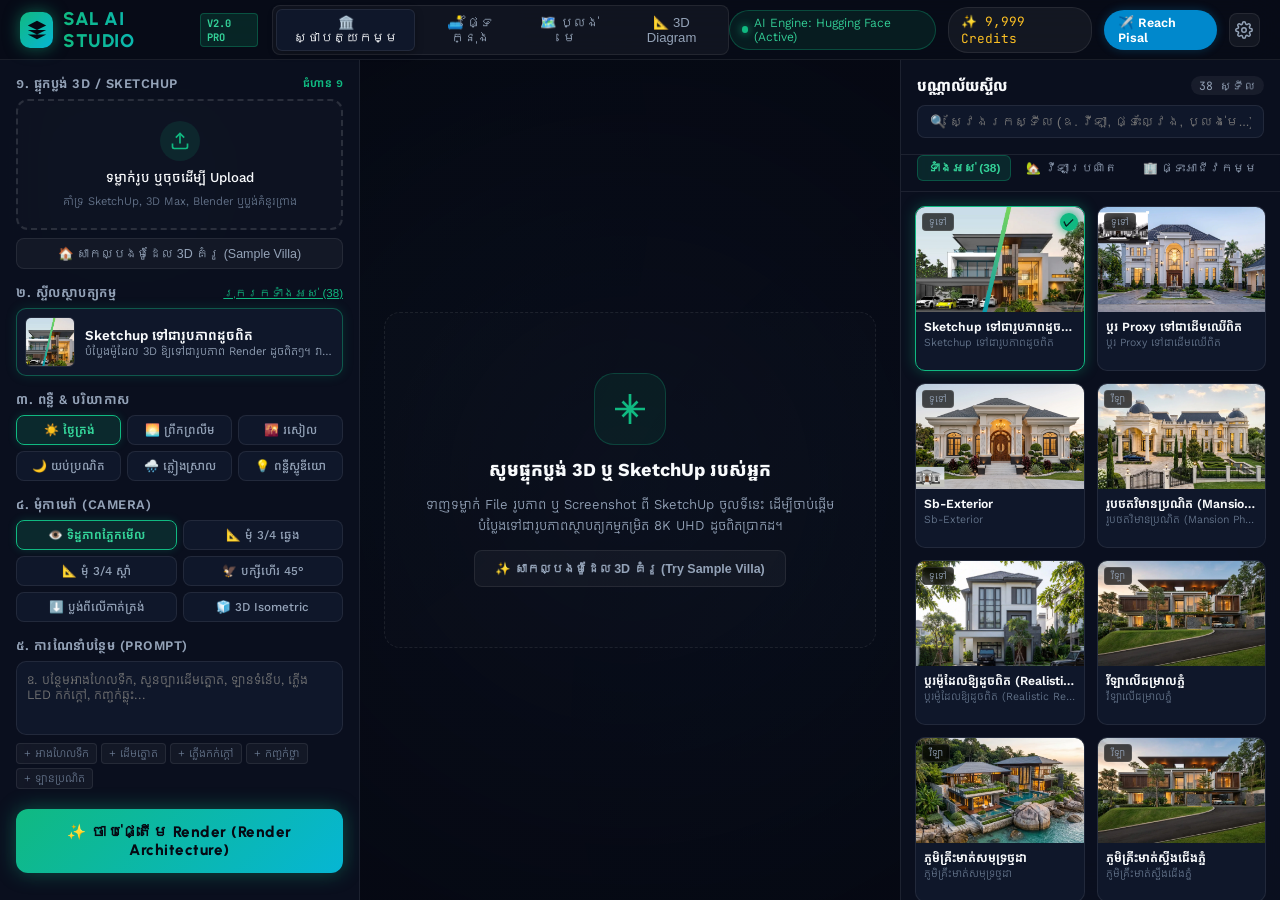
==== commit 5a478f04: "fix: optimize relative paths and client fallback for GitHub Pages & Google AI Studio" ====
--- a/index.html
+++ b/index.html
@@ -1540,6 +1540,12 @@
       activeViewMode: 'split'
     };
 
+    function resolvePath(url) {
+      if (!url) return '';
+      if (url.startsWith('http://') || url.startsWith('https://') || url.startsWith('data:')) return url;
+      return url.replace(/^\/+/, './');
+    }
+
     // Initialize App
     document.addEventListener('DOMContentLoaded', async () => {
       await loadPresets();
@@ -1547,11 +1553,21 @@
       initComparator();
     });
 
-    // Load Presets from Backend API
+    // Load Presets (Works both on Local Server and static GitHub Pages)
     async function loadPresets() {
       try {
-        const res = await fetch('/api/presets');
-        appState.allPresets = await res.json();
+        let res;
+        try {
+          res = await fetch('./api/presets');
+          if (!res.ok) throw new Error();
+        } catch {
+          res = await fetch('./data/presets.json');
+        }
+        const data = await res.json();
+        appState.allPresets = data.map(p => ({
+          ...p,
+          preview: resolvePath(p.preview)
+        }));
         renderPresetsGrid(appState.allPresets);
         
         // Set first preset as default
@@ -1566,21 +1582,27 @@
     // Check Connected Engine Config
     async function checkConfig() {
       try {
-        const res = await fetch('/api/get_config');
-        const cfg = await res.json();
-        const headerText = document.getElementById('headerEngineText');
-        if (cfg.active_engine) {
-          headerText.textContent = `AI Engine: ${cfg.active_engine}`;
-        }
-        if (cfg.masked_hf_token) {
-          document.getElementById('hfTokenInput').value = cfg.masked_hf_token;
-        }
-        if (cfg.masked_gemini_key) {
-          document.getElementById('geminiKeyInput').value = cfg.masked_gemini_key;
-        }
-        if (cfg.masked_fal_key) {
-          document.getElementById('falKeyInput').value = cfg.masked_fal_key;
-        }
+        const localGemini = localStorage.getItem('sal_gemini_key');
+        const localHf = localStorage.getItem('sal_hf_token');
+        const localFal = localStorage.getItem('sal_fal_key');
+
+        if (localGemini) document.getElementById('geminiKeyInput').value = localGemini;
+        if (localHf) document.getElementById('hfTokenInput').value = localHf;
+        if (localFal) document.getElementById('falKeyInput').value = localFal;
+
+        try {
+          const res = await fetch('./api/get_config');
+          if (res.ok) {
+            const cfg = await res.json();
+            const headerText = document.getElementById('headerEngineText');
+            if (cfg.active_engine) {
+              headerText.textContent = `AI Engine: ${cfg.active_engine}`;
+            }
+            if (cfg.masked_hf_token && !localHf) document.getElementById('hfTokenInput').value = cfg.masked_hf_token;
+            if (cfg.masked_gemini_key && !localGemini) document.getElementById('geminiKeyInput').value = cfg.masked_gemini_key;
+            if (cfg.masked_fal_key && !localFal) document.getElementById('falKeyInput').value = cfg.masked_fal_key;
+          }
+        } catch {}
       } catch (err) {
         console.error('Failed to load config:', err);
       }
@@ -1912,14 +1934,27 @@
           camera: appState.activeCamera
         };
 
-        const res = await fetch('/api/render', {
-          method: 'POST',
-          headers: { 'Content-Type': 'application/json' },
-          body: JSON.stringify(payload)
-        });
-
-        const data = await res.json();
+        let data = null;
+        try {
+          const res = await fetch('./api/render', {
+            method: 'POST',
+            headers: { 'Content-Type': 'application/json' },
+            body: JSON.stringify(payload)
+          });
+          if (res.ok) {
+            data = await res.json();
+          }
+        } catch (e) {
+          console.log('Local backend unavailable, using client architecture engine...');
+        }
+
         clearInterval(stepTimer);
+
+        // Fallback for static GitHub Pages / client-side demo
+        if (!data || !data.success) {
+          const chosen = appState.activePreset ? resolvePath(appState.activePreset.preview) : './assets/presets/morning1.webp';
+          data = { success: true, rendered_image: chosen, engine: 'Client Architecture Engine' };
+        }
 
         if (data.success && (data.rendered_image || data.gallery_url)) {
           const outImg = data.rendered_image || data.gallery_url;
@@ -1972,27 +2007,36 @@
       const fal = document.getElementById('falKeyInput').value.trim();
 
       if (hf && !hf.includes('...')) {
-        await fetch('/api/save_hf_token', {
-          method: 'POST',
-          headers: { 'Content-Type': 'application/json' },
-          body: JSON.stringify({ hf_token: hf })
-        });
+        localStorage.setItem('sal_hf_token', hf);
+        try {
+          await fetch('./api/save_hf_token', {
+            method: 'POST',
+            headers: { 'Content-Type': 'application/json' },
+            body: JSON.stringify({ hf_token: hf })
+          });
+        } catch {}
       }
 
       if (gemini && !gemini.includes('...')) {
-        await fetch('/api/save_key', {
-          method: 'POST',
-          headers: { 'Content-Type': 'application/json' },
-          body: JSON.stringify({ api_key: gemini })
-        });
+        localStorage.setItem('sal_gemini_key', gemini);
+        try {
+          await fetch('./api/save_key', {
+            method: 'POST',
+            headers: { 'Content-Type': 'application/json' },
+            body: JSON.stringify({ api_key: gemini })
+          });
+        } catch {}
       }
 
       if (fal && !fal.includes('...')) {
-        await fetch('/api/save_fal_key', {
-          method: 'POST',
-          headers: { 'Content-Type': 'application/json' },
-          body: JSON.stringify({ fal_key: fal })
-        });
+        localStorage.setItem('sal_fal_key', fal);
+        try {
+          await fetch('./api/save_fal_key', {
+            method: 'POST',
+            headers: { 'Content-Type': 'application/json' },
+            body: JSON.stringify({ fal_key: fal })
+          });
+        } catch {}
       }
 
       await checkConfig();
